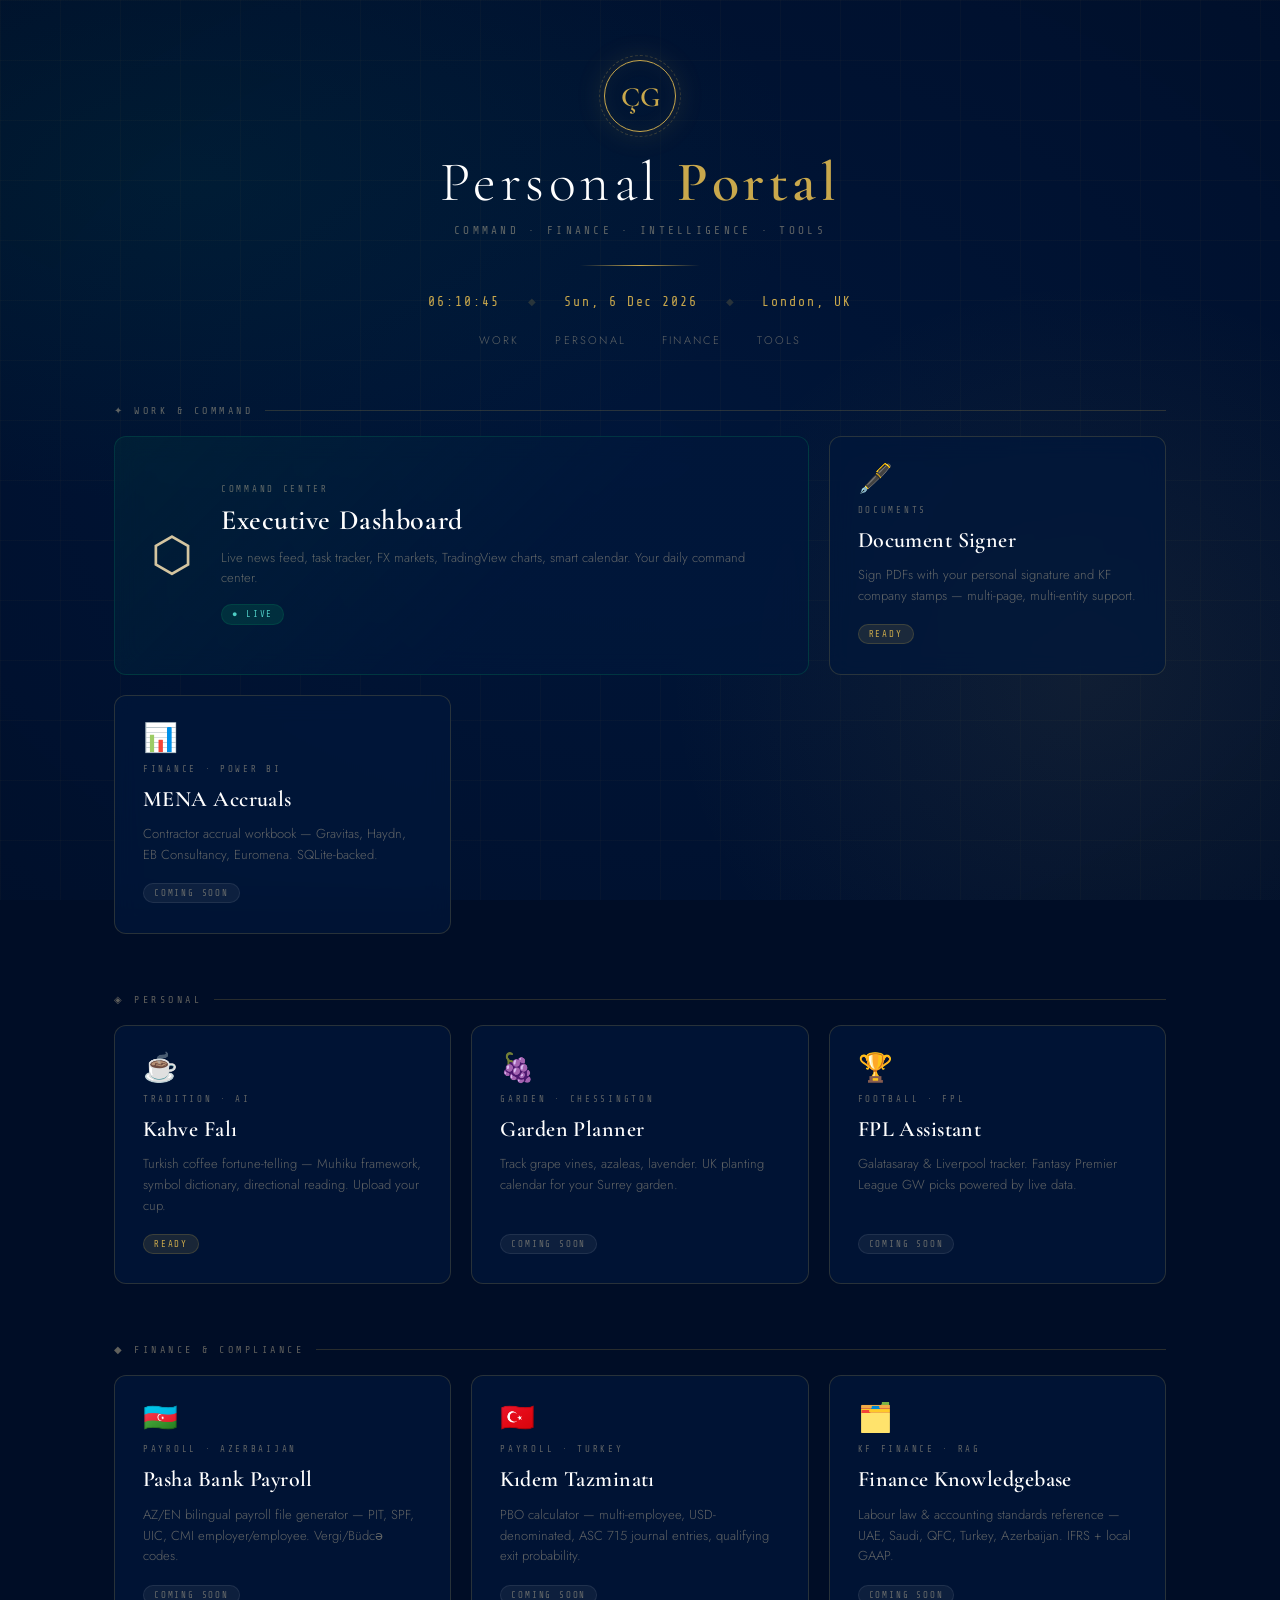
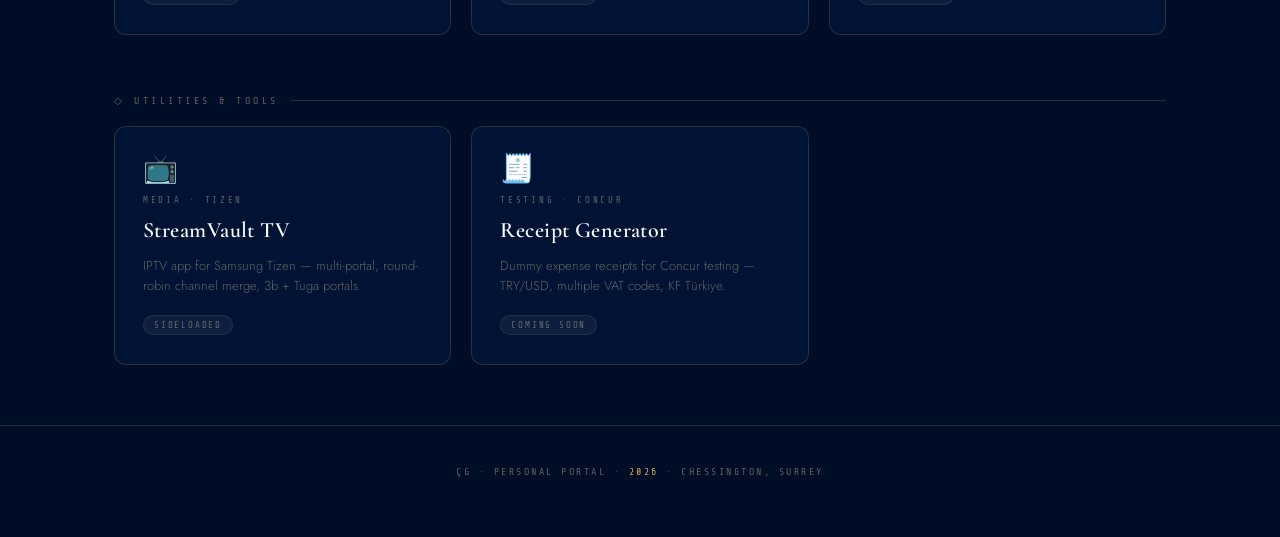
==== index.html @ 61092ed0 "Add files via upload" ====
<!DOCTYPE html>
<html lang="en">
<head>
<meta charset="UTF-8"/>
<meta name="viewport" content="width=device-width, initial-scale=1.0"/>
<title>ÇG · Portal</title>
<link rel="preconnect" href="https://fonts.googleapis.com"/>
<link href="https://fonts.googleapis.com/css2?family=Cormorant+Garamond:wght@300;400;600&family=Jost:wght@200;300;400;500&family=Share+Tech+Mono&display=swap" rel="stylesheet"/>
<style>
  :root {
    --navy:   #00173B;
    --navy2:  #001230;
    --navy3:  #000d26;
    --gold:   #C9A84C;
    --gold2:  #e8c86a;
    --green:  #00634F;
    --dim:    rgba(201,168,76,0.12);
    --text:   #d4c5a0;
    --muted:  rgba(212,197,160,0.45);
    --card:   rgba(0,23,59,0.7);
    --border: rgba(201,168,76,0.2);
  }

  *, *::before, *::after { box-sizing: border-box; margin: 0; padding: 0; }

  html { scroll-behavior: smooth; }

  body {
    font-family: 'Jost', sans-serif;
    background: var(--navy3);
    color: var(--text);
    min-height: 100vh;
    overflow-x: hidden;
  }

  /* ── Background ── */
  body::before {
    content: '';
    position: fixed; inset: 0; z-index: 0;
    background:
      radial-gradient(ellipse 80% 60% at 15% 20%, rgba(0,99,79,0.13) 0%, transparent 60%),
      radial-gradient(ellipse 60% 80% at 85% 75%, rgba(201,168,76,0.08) 0%, transparent 55%),
      radial-gradient(ellipse 100% 100% at 50% 50%, rgba(0,23,59,0.95) 0%, var(--navy3) 100%);
    pointer-events: none;
  }

  /* grid lines */
  body::after {
    content: '';
    position: fixed; inset: 0; z-index: 0;
    background-image:
      linear-gradient(rgba(201,168,76,0.03) 1px, transparent 1px),
      linear-gradient(90deg, rgba(201,168,76,0.03) 1px, transparent 1px);
    background-size: 60px 60px;
    pointer-events: none;
  }

  .wrap { position: relative; z-index: 1; }

  /* ── Header ── */
  header {
    padding: 60px 40px 0;
    text-align: center;
    animation: fadeDown 0.9s ease both;
  }

  .monogram {
    display: inline-block;
    width: 72px; height: 72px;
    border: 1.5px solid var(--gold);
    border-radius: 50%;
    line-height: 72px;
    font-family: 'Cormorant Garamond', serif;
    font-size: 28px;
    font-weight: 600;
    color: var(--gold);
    margin-bottom: 20px;
    position: relative;
    animation: rotateBorder 20s linear infinite;
    box-shadow: 0 0 30px rgba(201,168,76,0.15), inset 0 0 20px rgba(201,168,76,0.05);
  }

  .monogram::before {
    content: '';
    position: absolute;
    inset: -6px;
    border-radius: 50%;
    border: 1px dashed rgba(201,168,76,0.25);
    animation: rotateBorder 30s linear infinite reverse;
  }

  @keyframes rotateBorder {
    from { transform: rotate(0deg); }
    to   { transform: rotate(360deg); }
  }

  .monogram span { display: inline-block; animation: rotateBorder 20s linear infinite reverse; }

  header h1 {
    font-family: 'Cormorant Garamond', serif;
    font-size: clamp(32px, 6vw, 56px);
    font-weight: 300;
    color: #fff;
    letter-spacing: 0.08em;
    line-height: 1.1;
  }

  header h1 em {
    font-style: normal;
    color: var(--gold);
    font-weight: 600;
  }

  .subtitle {
    font-family: 'Share Tech Mono', monospace;
    font-size: 11px;
    letter-spacing: 0.3em;
    color: var(--muted);
    text-transform: uppercase;
    margin-top: 10px;
  }

  .divider {
    width: 120px; height: 1px;
    background: linear-gradient(90deg, transparent, var(--gold), transparent);
    margin: 28px auto;
  }

  /* ── Clock ── */
  .clock-bar {
    display: flex;
    justify-content: center;
    align-items: center;
    gap: 28px;
    margin-bottom: 16px;
    animation: fadeDown 1s 0.2s ease both;
  }

  .clock {
    font-family: 'Share Tech Mono', monospace;
    font-size: 13px;
    color: var(--gold);
    letter-spacing: 0.15em;
  }

  .clock-sep { color: var(--border); font-size: 10px; }

  /* ── Search / Nav ── */
  nav {
    display: flex;
    justify-content: center;
    gap: 6px;
    flex-wrap: wrap;
    padding: 0 20px;
    margin-bottom: 50px;
    animation: fadeDown 1s 0.3s ease both;
  }

  nav a {
    font-family: 'Jost', sans-serif;
    font-size: 11px;
    font-weight: 300;
    letter-spacing: 0.2em;
    text-transform: uppercase;
    color: var(--muted);
    text-decoration: none;
    padding: 6px 14px;
    border: 1px solid transparent;
    border-radius: 20px;
    transition: all 0.25s;
  }

  nav a:hover {
    color: var(--gold);
    border-color: var(--border);
    background: var(--dim);
  }

  /* ── Section ── */
  section {
    max-width: 1100px;
    margin: 0 auto 60px;
    padding: 0 24px;
  }

  .section-label {
    font-family: 'Share Tech Mono', monospace;
    font-size: 10px;
    letter-spacing: 0.35em;
    text-transform: uppercase;
    color: var(--muted);
    margin-bottom: 20px;
    display: flex;
    align-items: center;
    gap: 12px;
  }

  .section-label::after {
    content: '';
    flex: 1;
    height: 1px;
    background: var(--border);
  }

  /* ── Cards Grid ── */
  .grid {
    display: grid;
    grid-template-columns: repeat(auto-fill, minmax(300px, 1fr));
    gap: 20px;
  }

  .card {
    background: var(--card);
    border: 1px solid var(--border);
    border-radius: 12px;
    padding: 28px;
    text-decoration: none;
    color: inherit;
    position: relative;
    overflow: hidden;
    backdrop-filter: blur(12px);
    transition: all 0.3s ease;
    display: flex;
    flex-direction: column;
    gap: 12px;
    animation: fadeUp 0.7s ease both;
  }

  .card:nth-child(1) { animation-delay: 0.1s; }
  .card:nth-child(2) { animation-delay: 0.2s; }
  .card:nth-child(3) { animation-delay: 0.3s; }
  .card:nth-child(4) { animation-delay: 0.4s; }
  .card:nth-child(5) { animation-delay: 0.5s; }
  .card:nth-child(6) { animation-delay: 0.6s; }

  .card::before {
    content: '';
    position: absolute;
    inset: 0;
    background: linear-gradient(135deg, rgba(201,168,76,0.05) 0%, transparent 50%);
    opacity: 0;
    transition: opacity 0.3s;
  }

  .card:hover {
    border-color: var(--gold);
    transform: translateY(-4px);
    box-shadow: 0 20px 60px rgba(0,0,0,0.4), 0 0 30px rgba(201,168,76,0.08);
  }

  .card:hover::before { opacity: 1; }

  /* accent line at top of card */
  .card::after {
    content: '';
    position: absolute;
    top: 0; left: 0; right: 0;
    height: 2px;
    background: linear-gradient(90deg, transparent, var(--gold), transparent);
    opacity: 0;
    transition: opacity 0.3s;
  }

  .card:hover::after { opacity: 1; }

  .card-icon {
    font-size: 28px;
    line-height: 1;
  }

  .card-tag {
    font-family: 'Share Tech Mono', monospace;
    font-size: 9px;
    letter-spacing: 0.3em;
    text-transform: uppercase;
    color: var(--muted);
  }

  .card-title {
    font-family: 'Cormorant Garamond', serif;
    font-size: 22px;
    font-weight: 600;
    color: #fff;
    letter-spacing: 0.02em;
    line-height: 1.2;
  }

  .card-desc {
    font-size: 13px;
    font-weight: 300;
    color: var(--muted);
    line-height: 1.6;
    flex: 1;
  }

  .card-footer {
    display: flex;
    align-items: center;
    justify-content: space-between;
    margin-top: 4px;
  }

  .card-badge {
    font-family: 'Share Tech Mono', monospace;
    font-size: 9px;
    letter-spacing: 0.2em;
    padding: 4px 10px;
    border-radius: 20px;
    text-transform: uppercase;
  }

  .badge-live   { background: rgba(0,99,79,0.3);  color: #4ecdc4; border: 1px solid rgba(0,99,79,0.4); }
  .badge-ready  { background: rgba(201,168,76,0.12); color: var(--gold); border: 1px solid var(--border); }
  .badge-soon   { background: rgba(255,255,255,0.05); color: var(--muted); border: 1px solid rgba(255,255,255,0.08); }

  .card-arrow {
    font-size: 16px;
    color: var(--gold);
    opacity: 0;
    transform: translateX(-6px);
    transition: all 0.3s;
  }

  .card:hover .card-arrow { opacity: 1; transform: translateX(0); }

  /* Featured card — spans 2 cols */
  .card.featured {
    grid-column: span 2;
    flex-direction: row;
    align-items: center;
    gap: 28px;
    padding: 32px 36px;
    background: linear-gradient(135deg, rgba(0,99,79,0.15) 0%, var(--card) 60%);
    border-color: rgba(0,99,79,0.4);
  }

  .card.featured:hover { border-color: var(--gold); }

  .card.featured .card-content { flex: 1; display: flex; flex-direction: column; gap: 10px; }

  .card.featured .card-icon { font-size: 48px; }

  .card.featured .card-title { font-size: 28px; }

  /* disabled card */
  .card.disabled {
    opacity: 0.45;
    cursor: default;
    pointer-events: none;
  }

  /* ── Footer ── */
  footer {
    text-align: center;
    padding: 40px 20px 60px;
    border-top: 1px solid var(--border);
    animation: fadeUp 1s 0.8s ease both;
  }

  footer p {
    font-family: 'Share Tech Mono', monospace;
    font-size: 10px;
    letter-spacing: 0.25em;
    color: var(--muted);
    text-transform: uppercase;
  }

  footer p span { color: var(--gold); }

  /* ── Animations ── */
  @keyframes fadeDown {
    from { opacity: 0; transform: translateY(-20px); }
    to   { opacity: 1; transform: translateY(0); }
  }

  @keyframes fadeUp {
    from { opacity: 0; transform: translateY(24px); }
    to   { opacity: 1; transform: translateY(0); }
  }

  /* ── Responsive ── */
  @media (max-width: 720px) {
    header { padding: 40px 20px 0; }
    .card.featured { grid-column: span 1; flex-direction: column; }
    nav a { font-size: 10px; padding: 5px 10px; }
  }

  @media (max-width: 480px) {
    .grid { grid-template-columns: 1fr; }
  }
</style>
</head>
<body>
<div class="wrap">

  <!-- Header -->
  <header>
    <div class="monogram"><span>ÇG</span></div>
    <h1>Personal <em>Portal</em></h1>
    <p class="subtitle">Command · Finance · Intelligence · Tools</p>
    <div class="divider"></div>
    <div class="clock-bar">
      <span class="clock" id="clk">--:--:--</span>
      <span class="clock-sep">◆</span>
      <span class="clock" id="cdt">--- -- ----</span>
      <span class="clock-sep">◆</span>
      <span class="clock" id="cloc">London, UK</span>
    </div>
    <nav>
      <a href="#work">Work</a>
      <a href="#personal">Personal</a>
      <a href="#finance">Finance</a>
      <a href="#tools">Tools</a>
    </nav>
  </header>

  <!-- WORK -->
  <section id="work">
    <div class="section-label">✦ Work &amp; Command</div>
    <div class="grid">

      <a class="card featured" href="caglar-dashboard.html">
        <div class="card-icon">⬡</div>
        <div class="card-content">
          <div class="card-tag">Command Center</div>
          <div class="card-title">Executive Dashboard</div>
          <div class="card-desc">Live news feed, task tracker, FX markets, TradingView charts, smart calendar. Your daily command center.</div>
          <div class="card-footer">
            <span class="card-badge badge-live">● Live</span>
            <span class="card-arrow">→</span>
          </div>
        </div>
      </a>

      <a class="card" href="document-signer.html">
        <div class="card-icon">🖋️</div>
        <div class="card-tag">Documents</div>
        <div class="card-title">Document Signer</div>
        <div class="card-desc">Sign PDFs with your personal signature and KF company stamps — multi-page, multi-entity support.</div>
        <div class="card-footer">
          <span class="card-badge badge-ready">Ready</span>
          <span class="card-arrow">→</span>
        </div>
      </a>

      <a class="card disabled" href="#">
        <div class="card-icon">📊</div>
        <div class="card-tag">Finance · Power BI</div>
        <div class="card-title">MENA Accruals</div>
        <div class="card-desc">Contractor accrual workbook — Gravitas, Haydn, EB Consultancy, Euromena. SQLite-backed.</div>
        <div class="card-footer">
          <span class="card-badge badge-soon">Coming soon</span>
          <span class="card-arrow">→</span>
        </div>
      </a>

    </div>
  </section>

  <!-- PERSONAL -->
  <section id="personal">
    <div class="section-label">◈ Personal</div>
    <div class="grid">

      <a class="card" href="kahve-fali.html">
        <div class="card-icon">☕</div>
        <div class="card-tag">Tradition · AI</div>
        <div class="card-title">Kahve Falı</div>
        <div class="card-desc">Turkish coffee fortune-telling — Muhiku framework, symbol dictionary, directional reading. Upload your cup.</div>
        <div class="card-footer">
          <span class="card-badge badge-ready">Ready</span>
          <span class="card-arrow">→</span>
        </div>
      </a>

      <a class="card disabled" href="#">
        <div class="card-icon">🍇</div>
        <div class="card-tag">Garden · Chessington</div>
        <div class="card-title">Garden Planner</div>
        <div class="card-desc">Track grape vines, azaleas, lavender. UK planting calendar for your Surrey garden.</div>
        <div class="card-footer">
          <span class="card-badge badge-soon">Coming soon</span>
          <span class="card-arrow">→</span>
        </div>
      </a>

      <a class="card disabled" href="#">
        <div class="card-icon">🏆</div>
        <div class="card-tag">Football · FPL</div>
        <div class="card-title">FPL Assistant</div>
        <div class="card-desc">Galatasaray & Liverpool tracker. Fantasy Premier League GW picks powered by live data.</div>
        <div class="card-footer">
          <span class="card-badge badge-soon">Coming soon</span>
          <span class="card-arrow">→</span>
        </div>
      </a>

    </div>
  </section>

  <!-- FINANCE -->
  <section id="finance">
    <div class="section-label">◆ Finance &amp; Compliance</div>
    <div class="grid">

      <a class="card disabled" href="#">
        <div class="card-icon">🇦🇿</div>
        <div class="card-tag">Payroll · Azerbaijan</div>
        <div class="card-title">Pasha Bank Payroll</div>
        <div class="card-desc">AZ/EN bilingual payroll file generator — PIT, SPF, UIC, CMI employer/employee. Vergi/Büdcə codes.</div>
        <div class="card-footer">
          <span class="card-badge badge-soon">Coming soon</span>
          <span class="card-arrow">→</span>
        </div>
      </a>

      <a class="card disabled" href="#">
        <div class="card-icon">🇹🇷</div>
        <div class="card-tag">Payroll · Turkey</div>
        <div class="card-title">Kıdem Tazminatı</div>
        <div class="card-desc">PBO calculator — multi-employee, USD-denominated, ASC 715 journal entries, qualifying exit probability.</div>
        <div class="card-footer">
          <span class="card-badge badge-soon">Coming soon</span>
          <span class="card-arrow">→</span>
        </div>
      </a>

      <a class="card disabled" href="#">
        <div class="card-icon">🗂️</div>
        <div class="card-tag">KF Finance · RAG</div>
        <div class="card-title">Finance Knowledgebase</div>
        <div class="card-desc">Labour law & accounting standards reference — UAE, Saudi, QFC, Turkey, Azerbaijan. IFRS + local GAAP.</div>
        <div class="card-footer">
          <span class="card-badge badge-soon">Coming soon</span>
          <span class="card-arrow">→</span>
        </div>
      </a>

    </div>
  </section>

  <!-- TOOLS -->
  <section id="tools">
    <div class="section-label">◇ Utilities &amp; Tools</div>
    <div class="grid">

      <a class="card disabled" href="#">
        <div class="card-icon">📺</div>
        <div class="card-tag">Media · Tizen</div>
        <div class="card-title">StreamVault TV</div>
        <div class="card-desc">IPTV app for Samsung Tizen — multi-portal, round-robin channel merge, 3b + Tuga portals.</div>
        <div class="card-footer">
          <span class="card-badge badge-soon">Sideloaded</span>
          <span class="card-arrow">→</span>
        </div>
      </a>

      <a class="card disabled" href="#">
        <div class="card-icon">🧾</div>
        <div class="card-tag">Testing · Concur</div>
        <div class="card-title">Receipt Generator</div>
        <div class="card-desc">Dummy expense receipts for Concur testing — TRY/USD, multiple VAT codes, KF Türkiye.</div>
        <div class="card-footer">
          <span class="card-badge badge-soon">Coming soon</span>
          <span class="card-arrow">→</span>
        </div>
      </a>

    </div>
  </section>

  <!-- Footer -->
  <footer>
    <p>ÇG · Personal Portal · <span id="yr">2026</span> · Chessington, Surrey</p>
  </footer>

</div>

<script>
  // Clock
  function tick() {
    var n = new Date();
    document.getElementById('clk').textContent =
      n.toLocaleTimeString('en-GB', {hour:'2-digit', minute:'2-digit', second:'2-digit', hour12:false});
    document.getElementById('cdt').textContent =
      n.toLocaleDateString('en-GB', {weekday:'short', day:'numeric', month:'short', year:'numeric'});
    document.getElementById('yr').textContent = n.getFullYear();
  }
  tick();
  setInterval(tick, 1000);
</script>
</body>
</html>
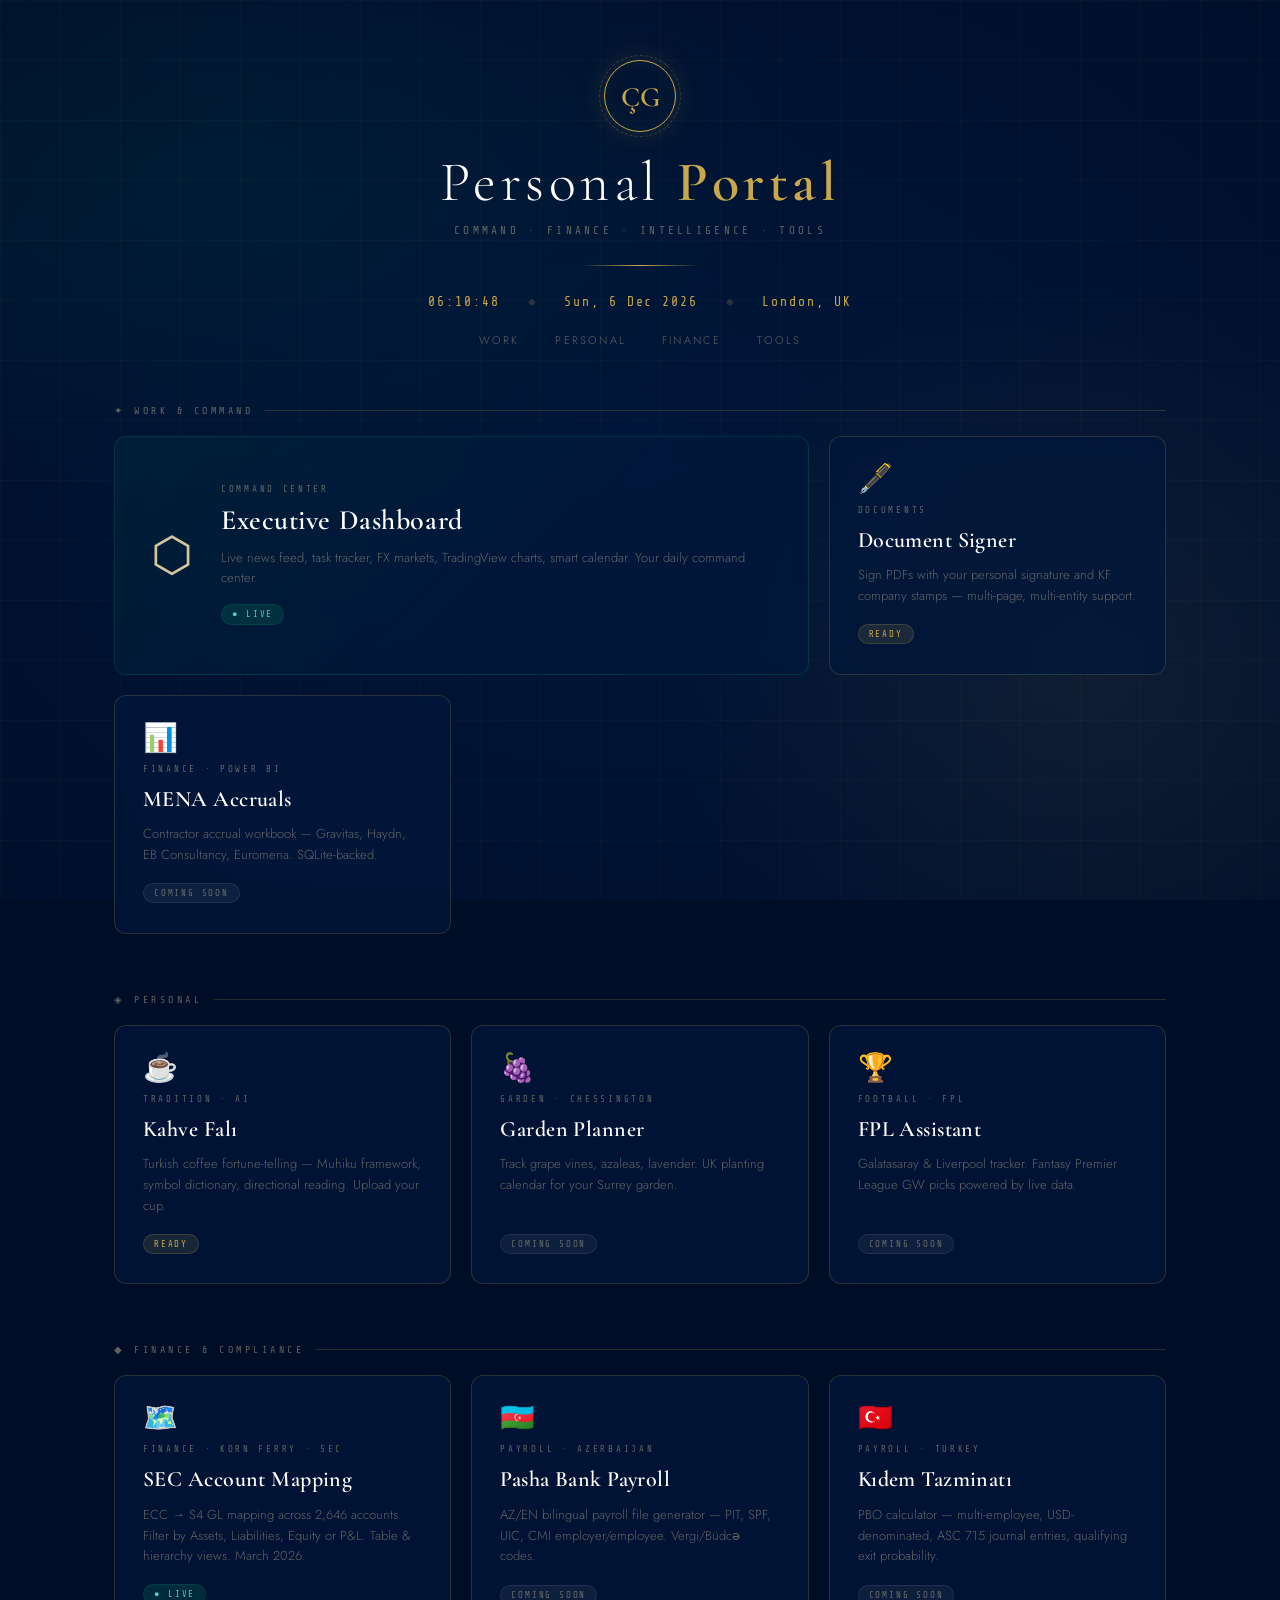
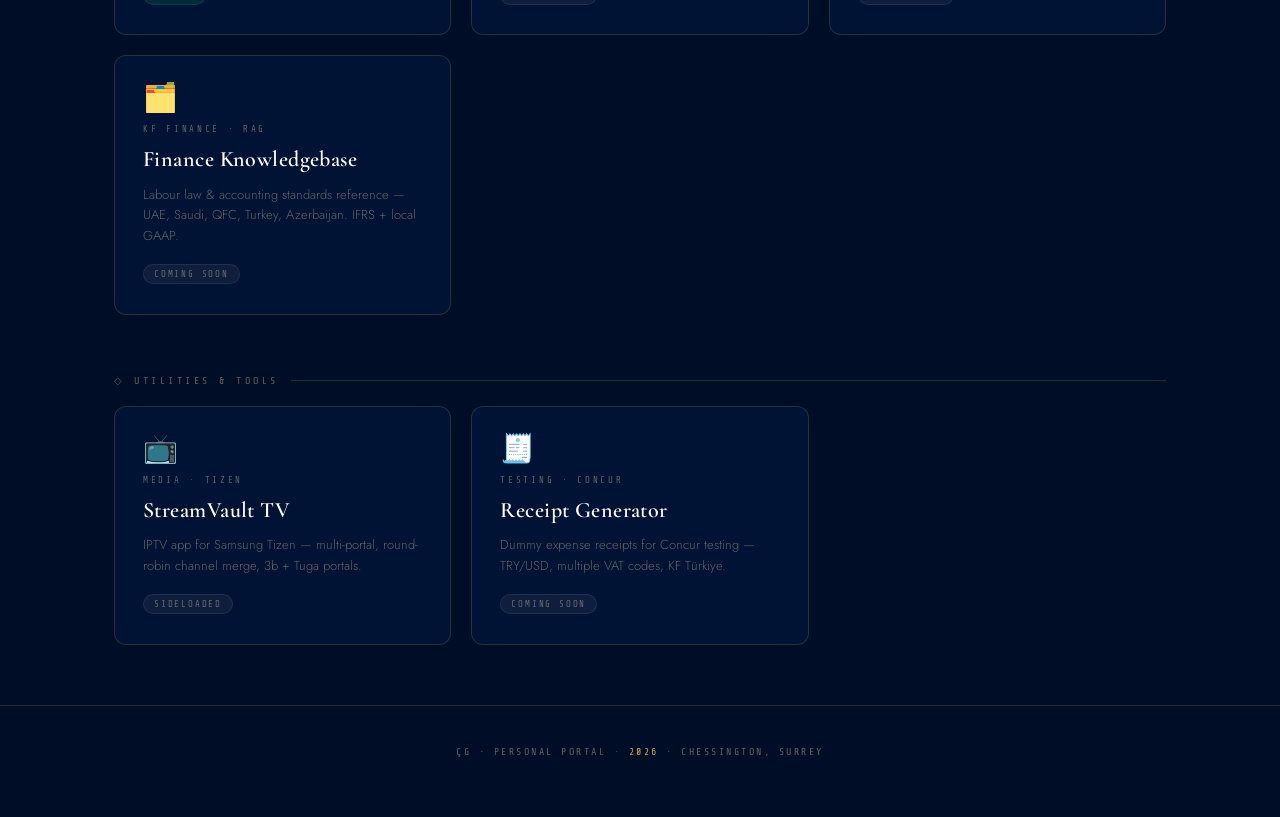
==== commit d0cdbdfb: "Add SEC Account Mapping card to Finance section in index Live card linking to COA_S4_ECC_Mapping_v3." ====
--- a/index.html
+++ b/index.html
@@ -503,6 +503,17 @@
     <div class="section-label">◆ Finance &amp; Compliance</div>
     <div class="grid">
 
+      <a class="card" href="COA_S4_ECC_Mapping_v3.html">
+        <div class="card-icon">🗺️</div>
+        <div class="card-tag">Finance · Korn Ferry · SEC</div>
+        <div class="card-title">SEC Account Mapping</div>
+        <div class="card-desc">ECC → S4 GL mapping across 2,646 accounts. Filter by Assets, Liabilities, Equity or P&amp;L. Table &amp; hierarchy views. March 2026.</div>
+        <div class="card-footer">
+          <span class="card-badge badge-live">● Live</span>
+          <span class="card-arrow">→</span>
+        </div>
+      </a>
+
       <a class="card disabled" href="#">
         <div class="card-icon">🇦🇿</div>
         <div class="card-tag">Payroll · Azerbaijan</div>
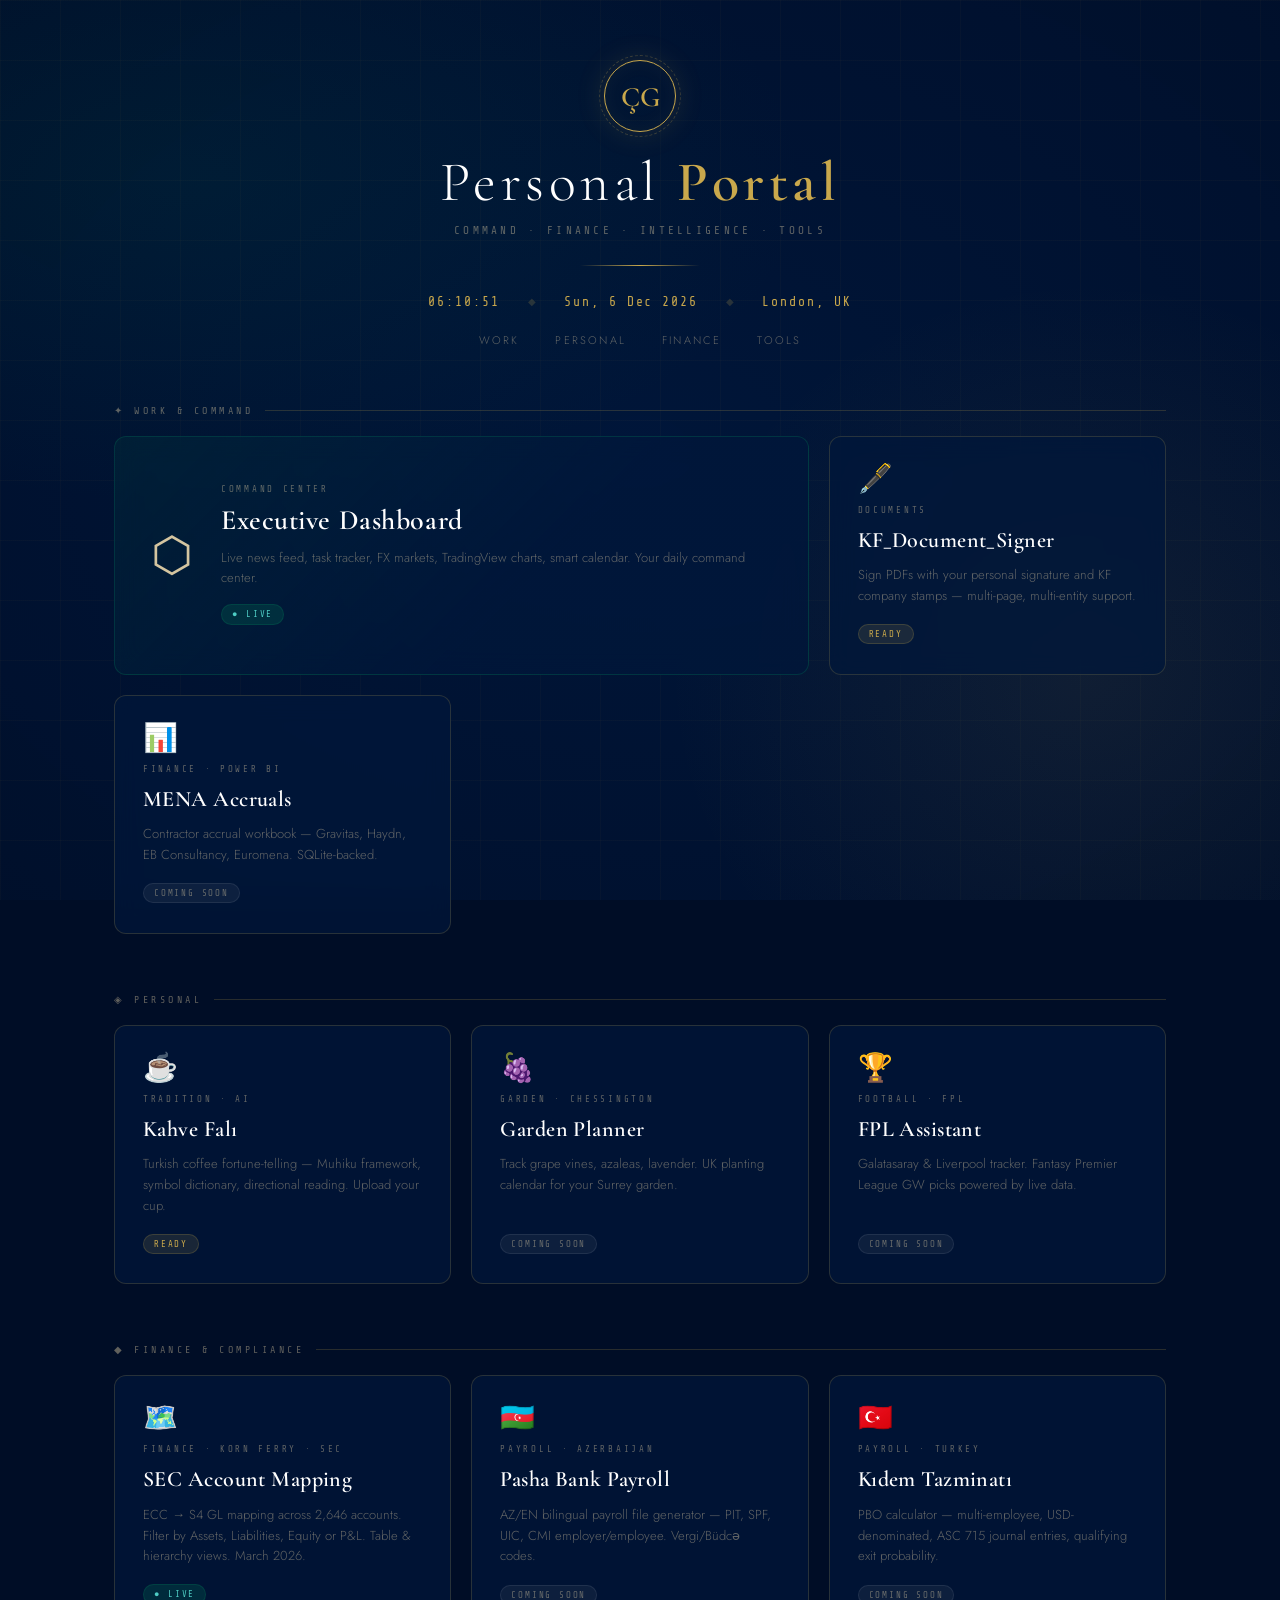
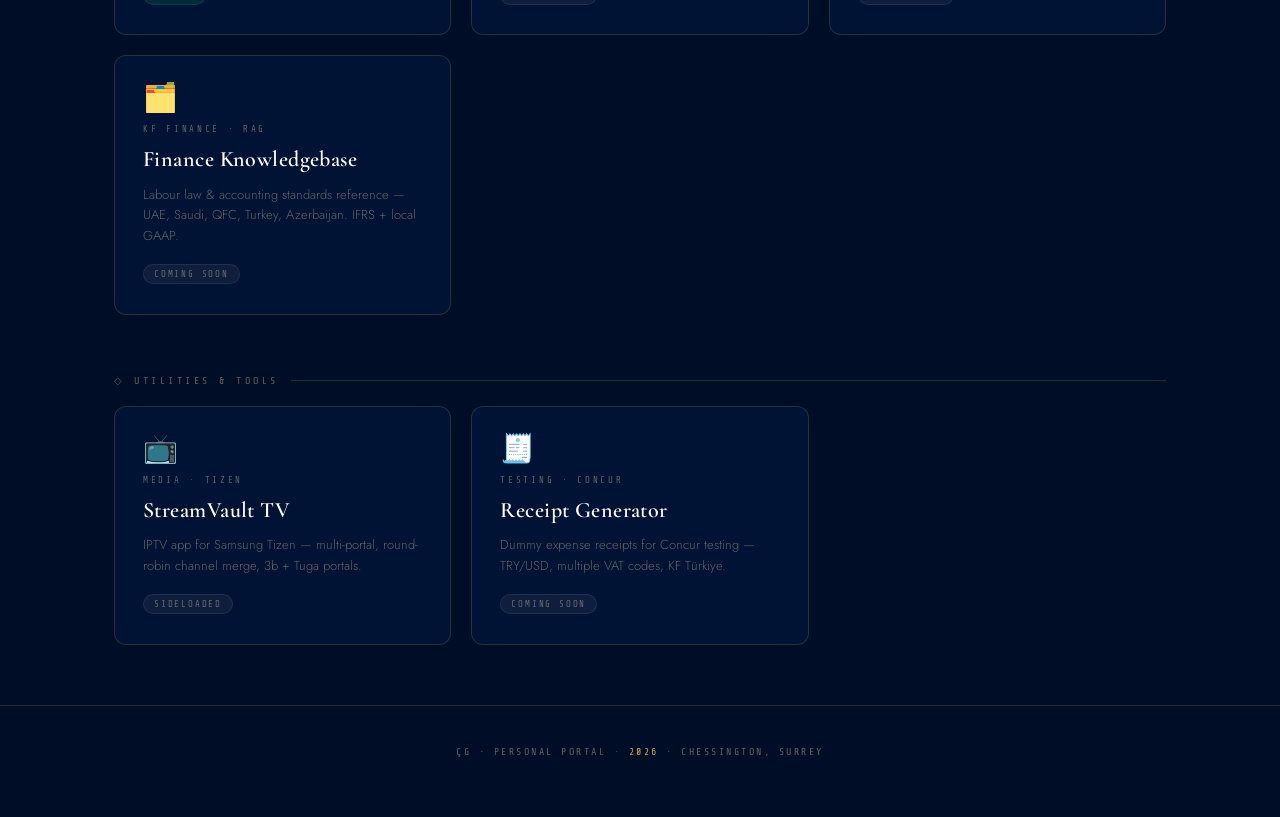
==== commit 955ca5aa: "Update link and title for Document Signer card" ====
--- a/index.html
+++ b/index.html
@@ -432,10 +432,10 @@
         </div>
       </a>
 
-      <a class="card" href="document-signer.html">
+      <a class="card" href="KF_Document_Signer.html">
         <div class="card-icon">🖋️</div>
         <div class="card-tag">Documents</div>
-        <div class="card-title">Document Signer</div>
+        <div class="card-title">KF_Document_Signer</div>
         <div class="card-desc">Sign PDFs with your personal signature and KF company stamps — multi-page, multi-entity support.</div>
         <div class="card-footer">
           <span class="card-badge badge-ready">Ready</span>
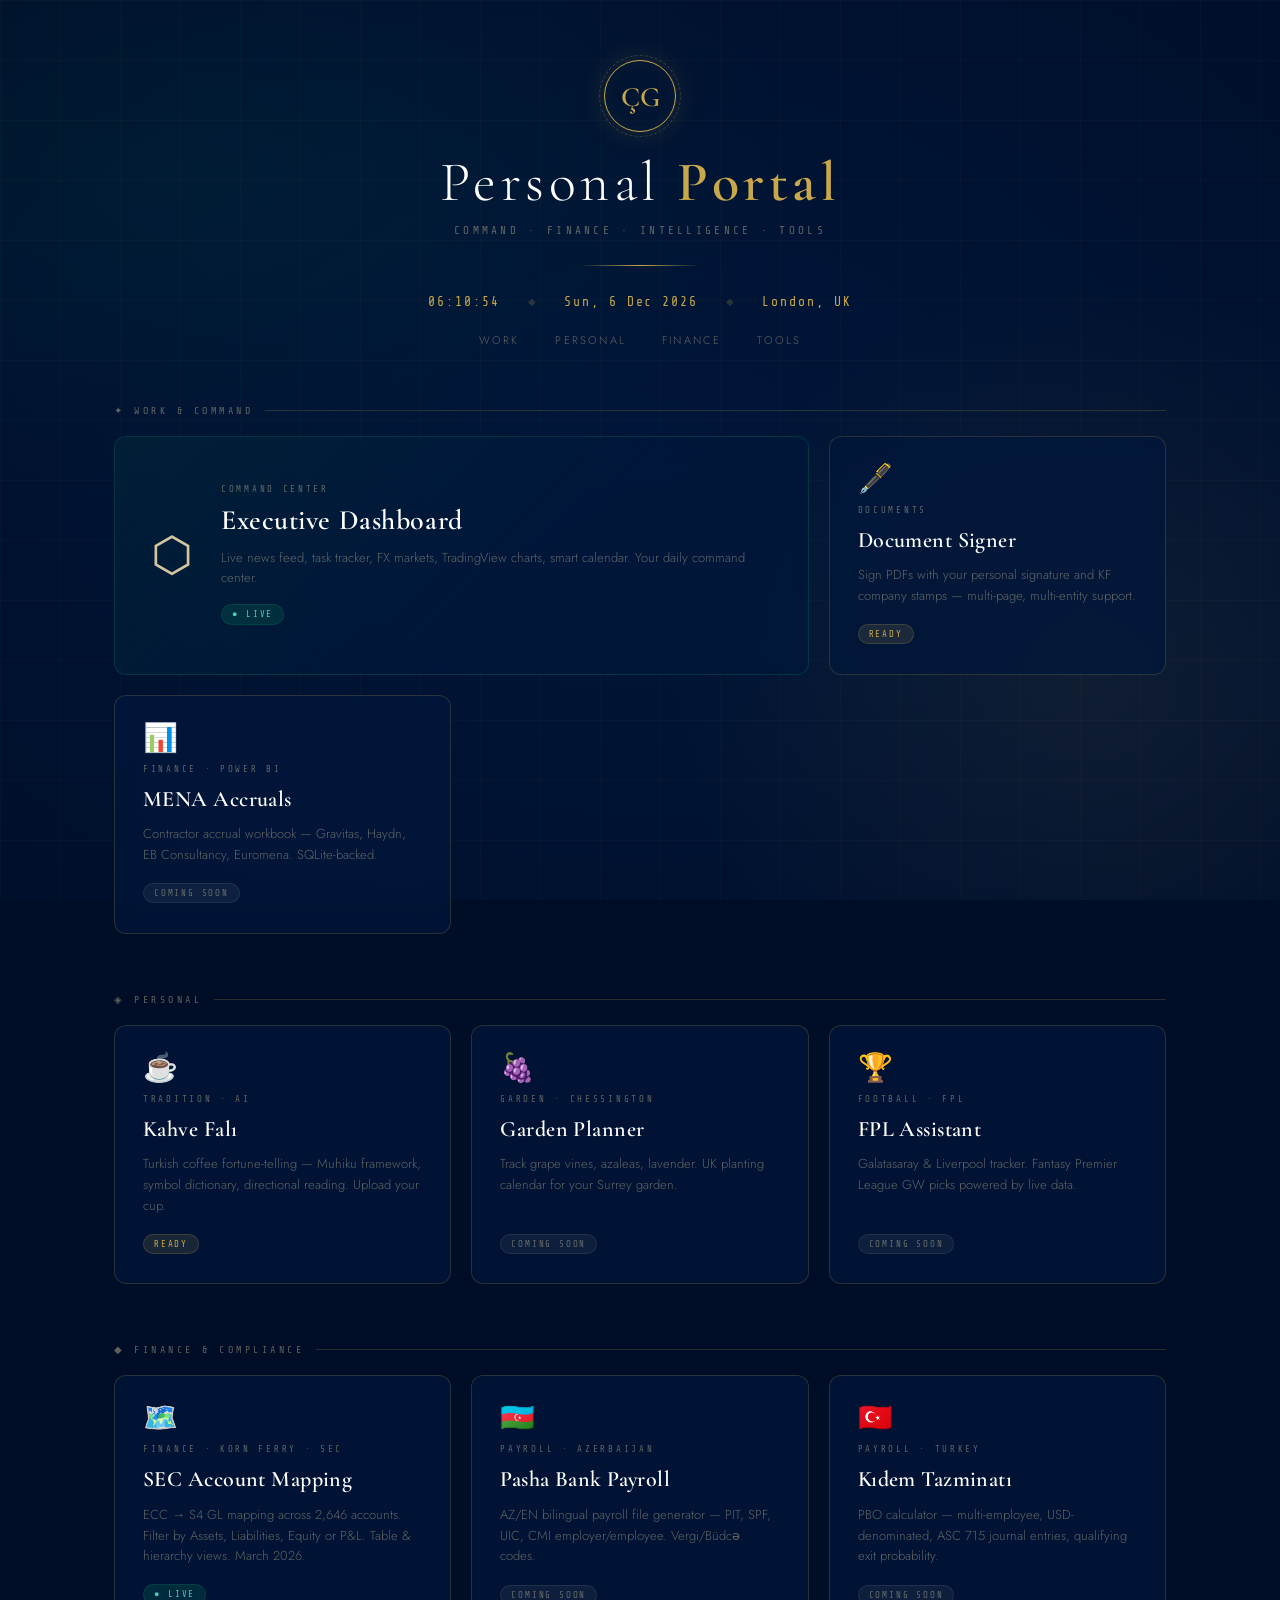
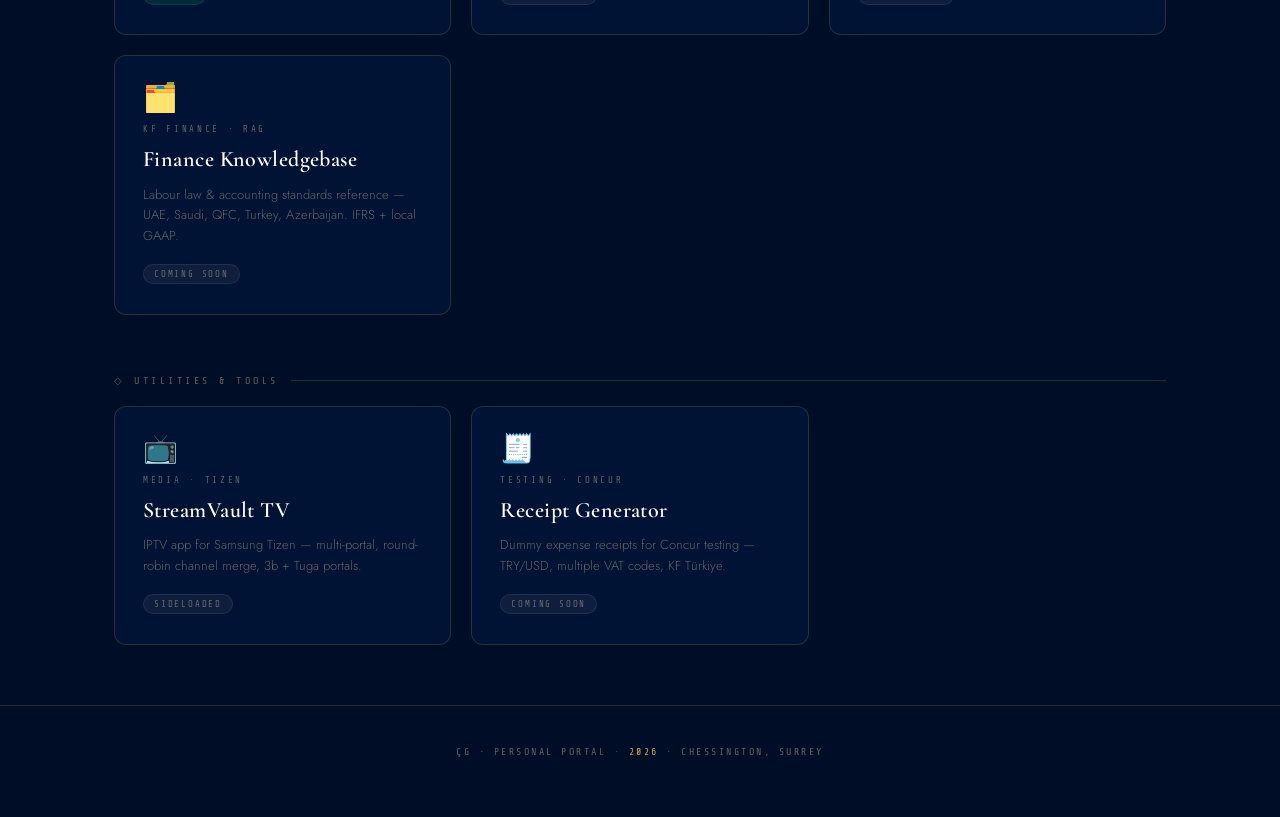
==== commit 858f8164: "Update KF_Document_Signer.html to v6 and fix index.html link - KF_Document_Signer.html was still the" ====
--- a/index.html
+++ b/index.html
@@ -435,7 +435,7 @@
       <a class="card" href="KF_Document_Signer.html">
         <div class="card-icon">🖋️</div>
         <div class="card-tag">Documents</div>
-        <div class="card-title">KF_Document_Signer</div>
+        <div class="card-title">Document Signer</div>
         <div class="card-desc">Sign PDFs with your personal signature and KF company stamps — multi-page, multi-entity support.</div>
         <div class="card-footer">
           <span class="card-badge badge-ready">Ready</span>
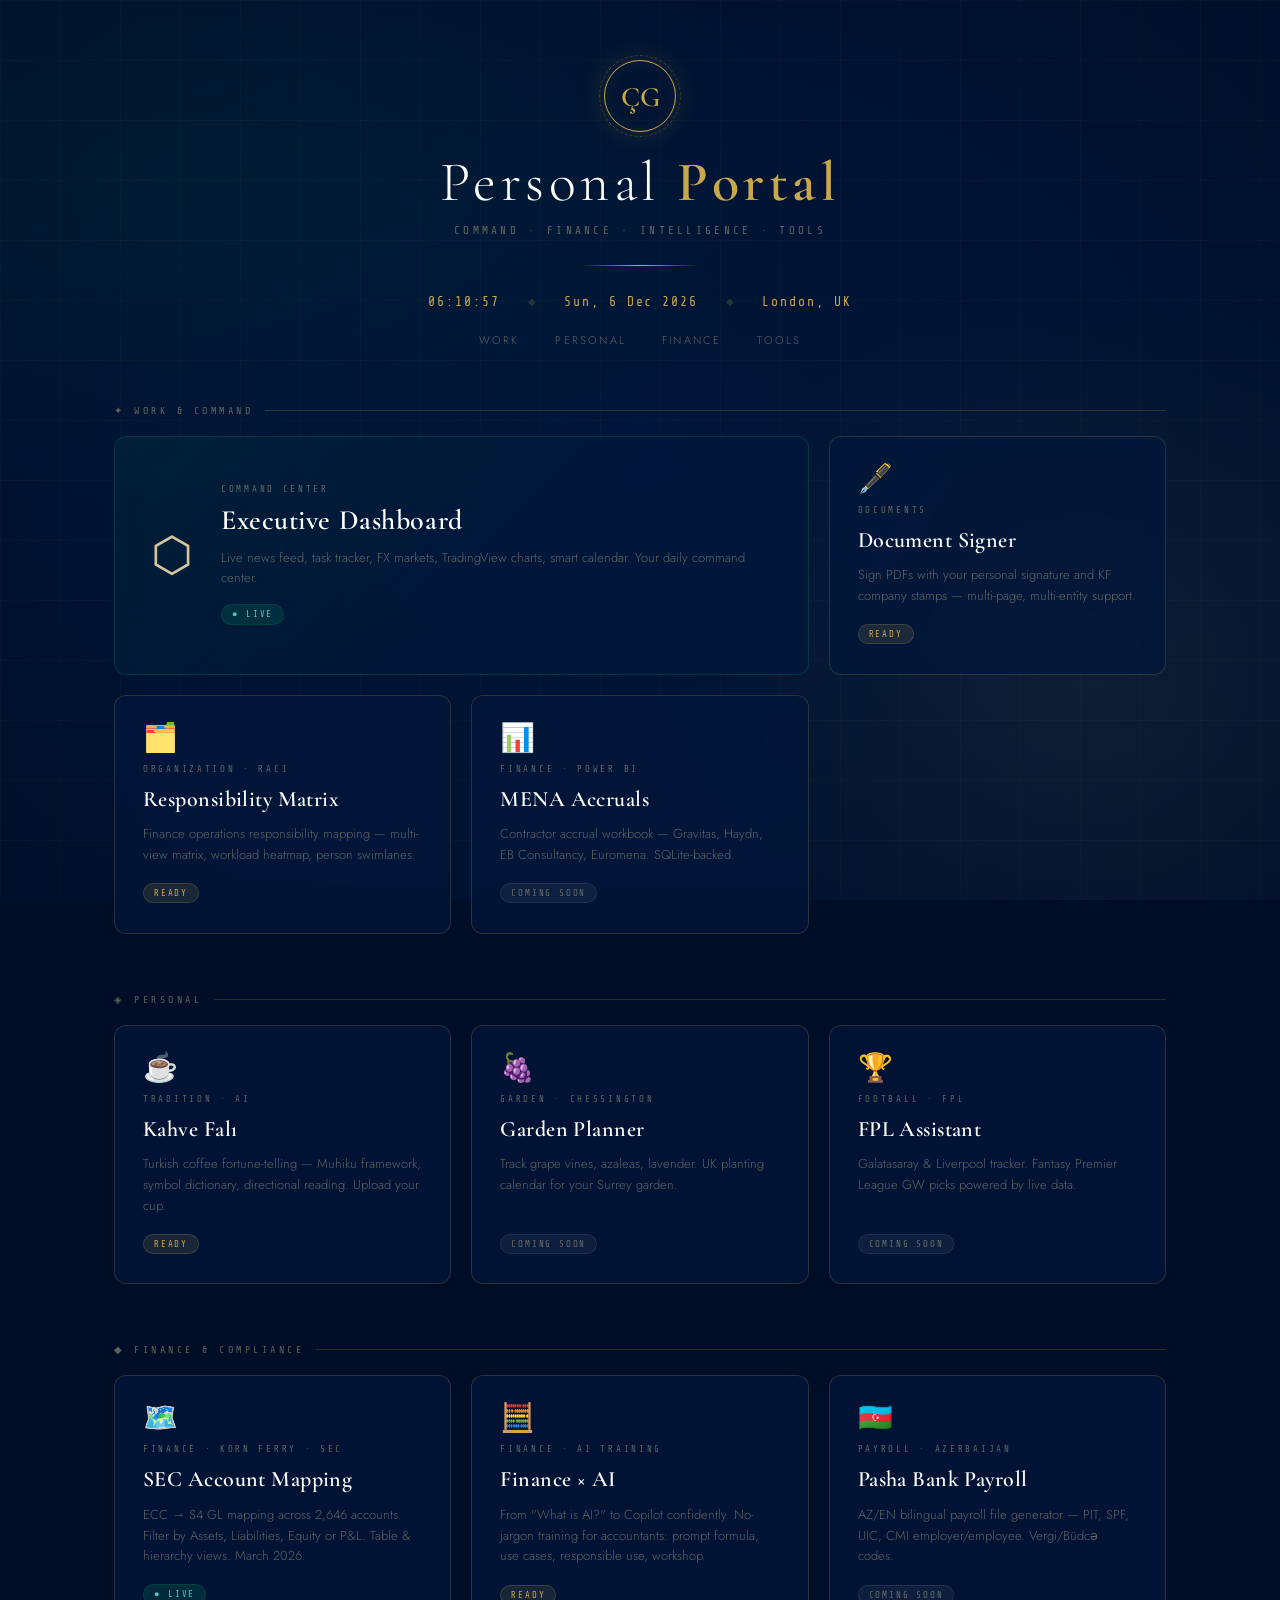
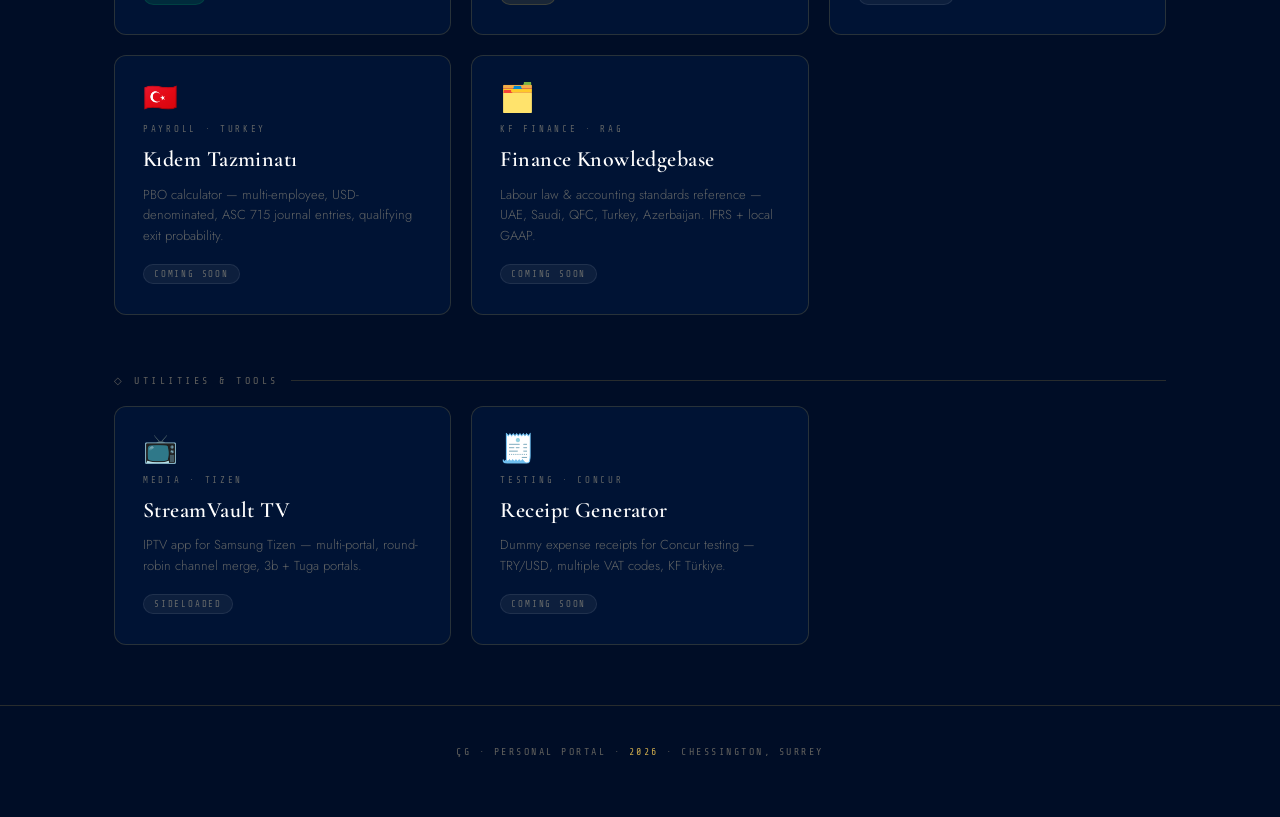
==== commit 3703b8fe: "Add links to Finance AI Training and Responsibility Matrix pages" ====
--- a/index.html
+++ b/index.html
@@ -443,6 +443,17 @@
         </div>
       </a>
 
+      <a class="card" href="responsibility-matrix.html">
+        <div class="card-icon">🗂️</div>
+        <div class="card-tag">Organization · RACI</div>
+        <div class="card-title">Responsibility Matrix</div>
+        <div class="card-desc">Finance operations responsibility mapping — multi-view matrix, workload heatmap, person swimlanes.</div>
+        <div class="card-footer">
+          <span class="card-badge badge-ready">Ready</span>
+          <span class="card-arrow">→</span>
+        </div>
+      </a>
+
       <a class="card disabled" href="#">
         <div class="card-icon">📊</div>
         <div class="card-tag">Finance · Power BI</div>
@@ -510,6 +521,17 @@
         <div class="card-desc">ECC → S4 GL mapping across 2,646 accounts. Filter by Assets, Liabilities, Equity or P&amp;L. Table &amp; hierarchy views. March 2026.</div>
         <div class="card-footer">
           <span class="card-badge badge-live">● Live</span>
+          <span class="card-arrow">→</span>
+        </div>
+      </a>
+
+      <a class="card" href="FinanceAITraining.html">
+        <div class="card-icon">🧮</div>
+        <div class="card-tag">Finance · AI Training</div>
+        <div class="card-title">Finance × AI</div>
+        <div class="card-desc">From "What is AI?" to Copilot confidently. No-jargon training for accountants: prompt formula, use cases, responsible use, workshop.</div>
+        <div class="card-footer">
+          <span class="card-badge badge-ready">Ready</span>
           <span class="card-arrow">→</span>
         </div>
       </a>
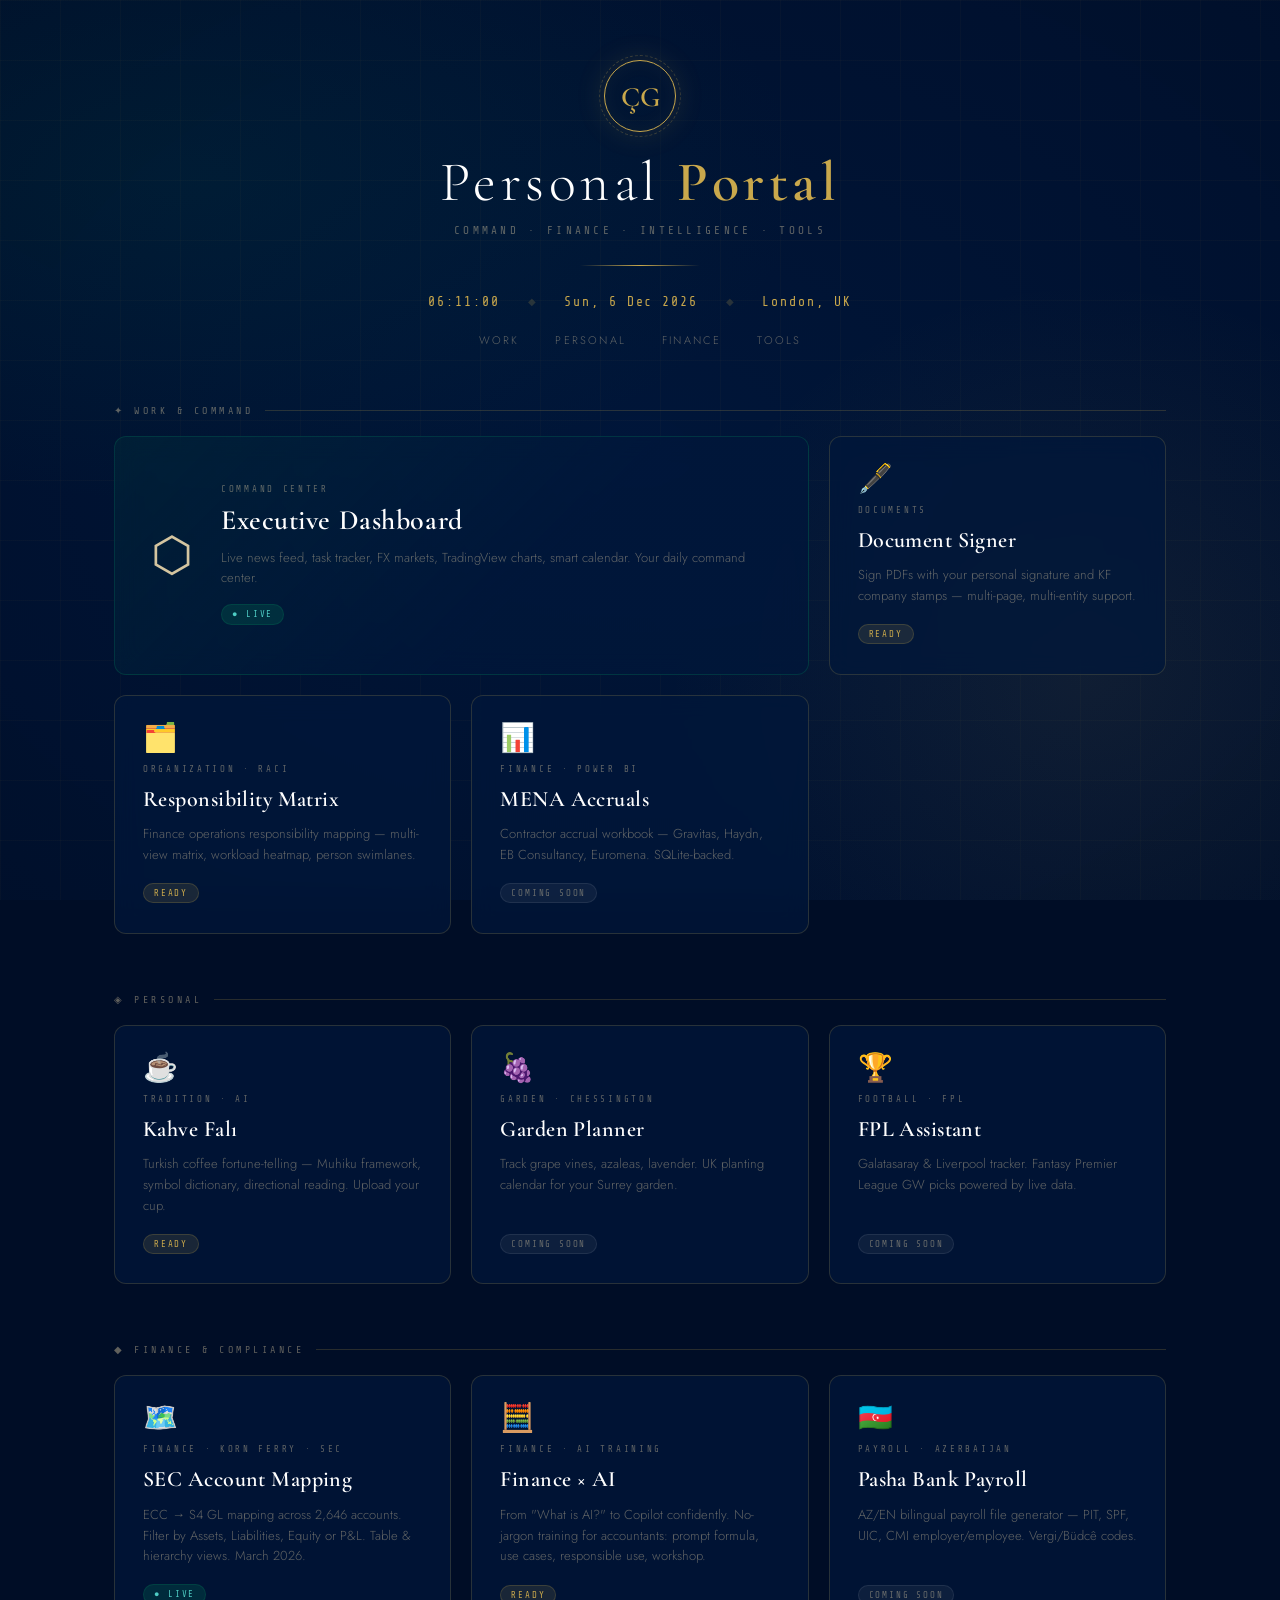
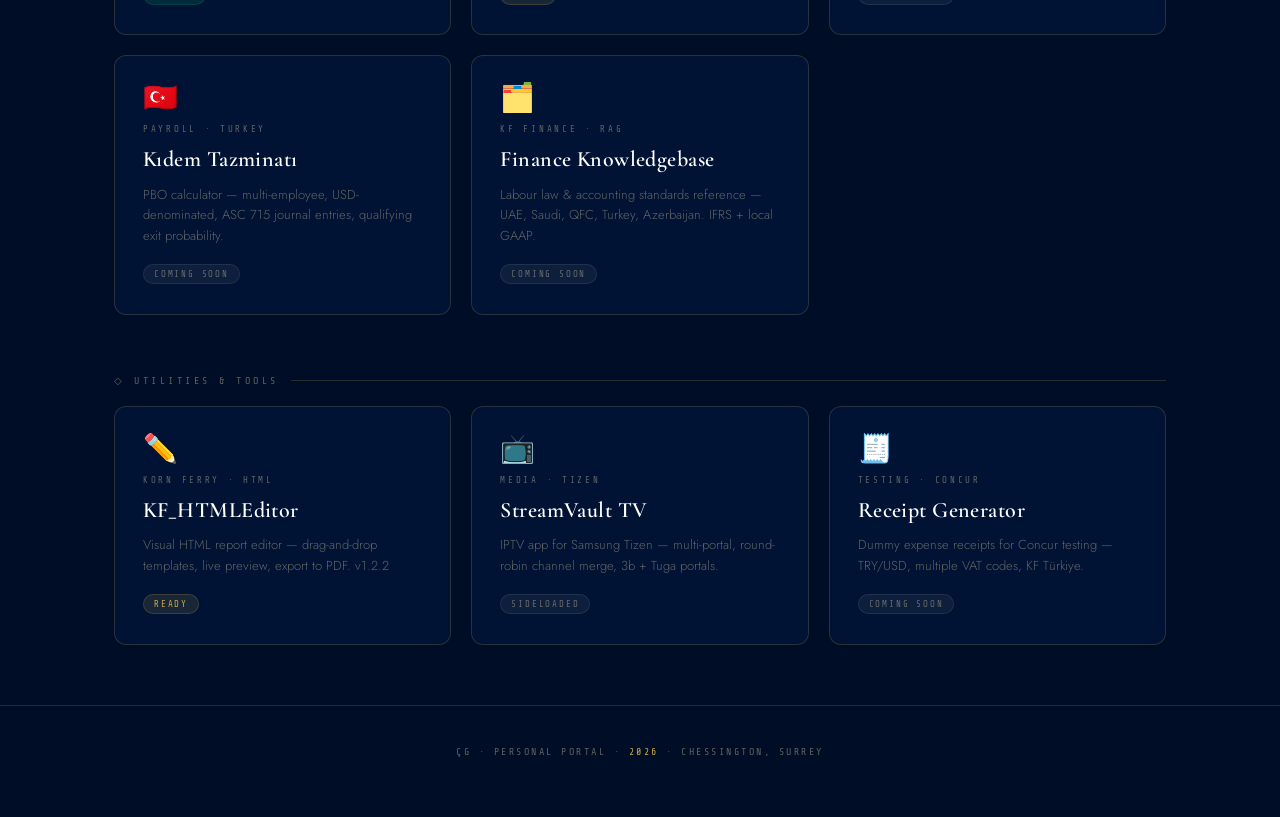
==== commit 69d1efd2: "Add KF_HTMLEditor card to dashboard linking to html-report-editor_v1.2.2.html" ====
--- a/index.html
+++ b/index.html
@@ -540,7 +540,7 @@
         <div class="card-icon">🇦🇿</div>
         <div class="card-tag">Payroll · Azerbaijan</div>
         <div class="card-title">Pasha Bank Payroll</div>
-        <div class="card-desc">AZ/EN bilingual payroll file generator — PIT, SPF, UIC, CMI employer/employee. Vergi/Büdcə codes.</div>
+        <div class="card-desc">AZ/EN bilingual payroll file generator — PIT, SPF, UIC, CMI employer/employee. Vergi/Büdcê codes.</div>
         <div class="card-footer">
           <span class="card-badge badge-soon">Coming soon</span>
           <span class="card-arrow">→</span>
@@ -576,6 +576,17 @@
   <section id="tools">
     <div class="section-label">◇ Utilities &amp; Tools</div>
     <div class="grid">
+
+      <a class="card" href="html-report-editor_v1.2.2.html">
+        <div class="card-icon">✏️</div>
+        <div class="card-tag">Korn Ferry · HTML</div>
+        <div class="card-title">KF_HTMLEditor</div>
+        <div class="card-desc">Visual HTML report editor — drag-and-drop templates, live preview, export to PDF. v1.2.2</div>
+        <div class="card-footer">
+          <span class="card-badge badge-ready">Ready</span>
+          <span class="card-arrow">→</span>
+        </div>
+      </a>
 
       <a class="card disabled" href="#">
         <div class="card-icon">📺</div>
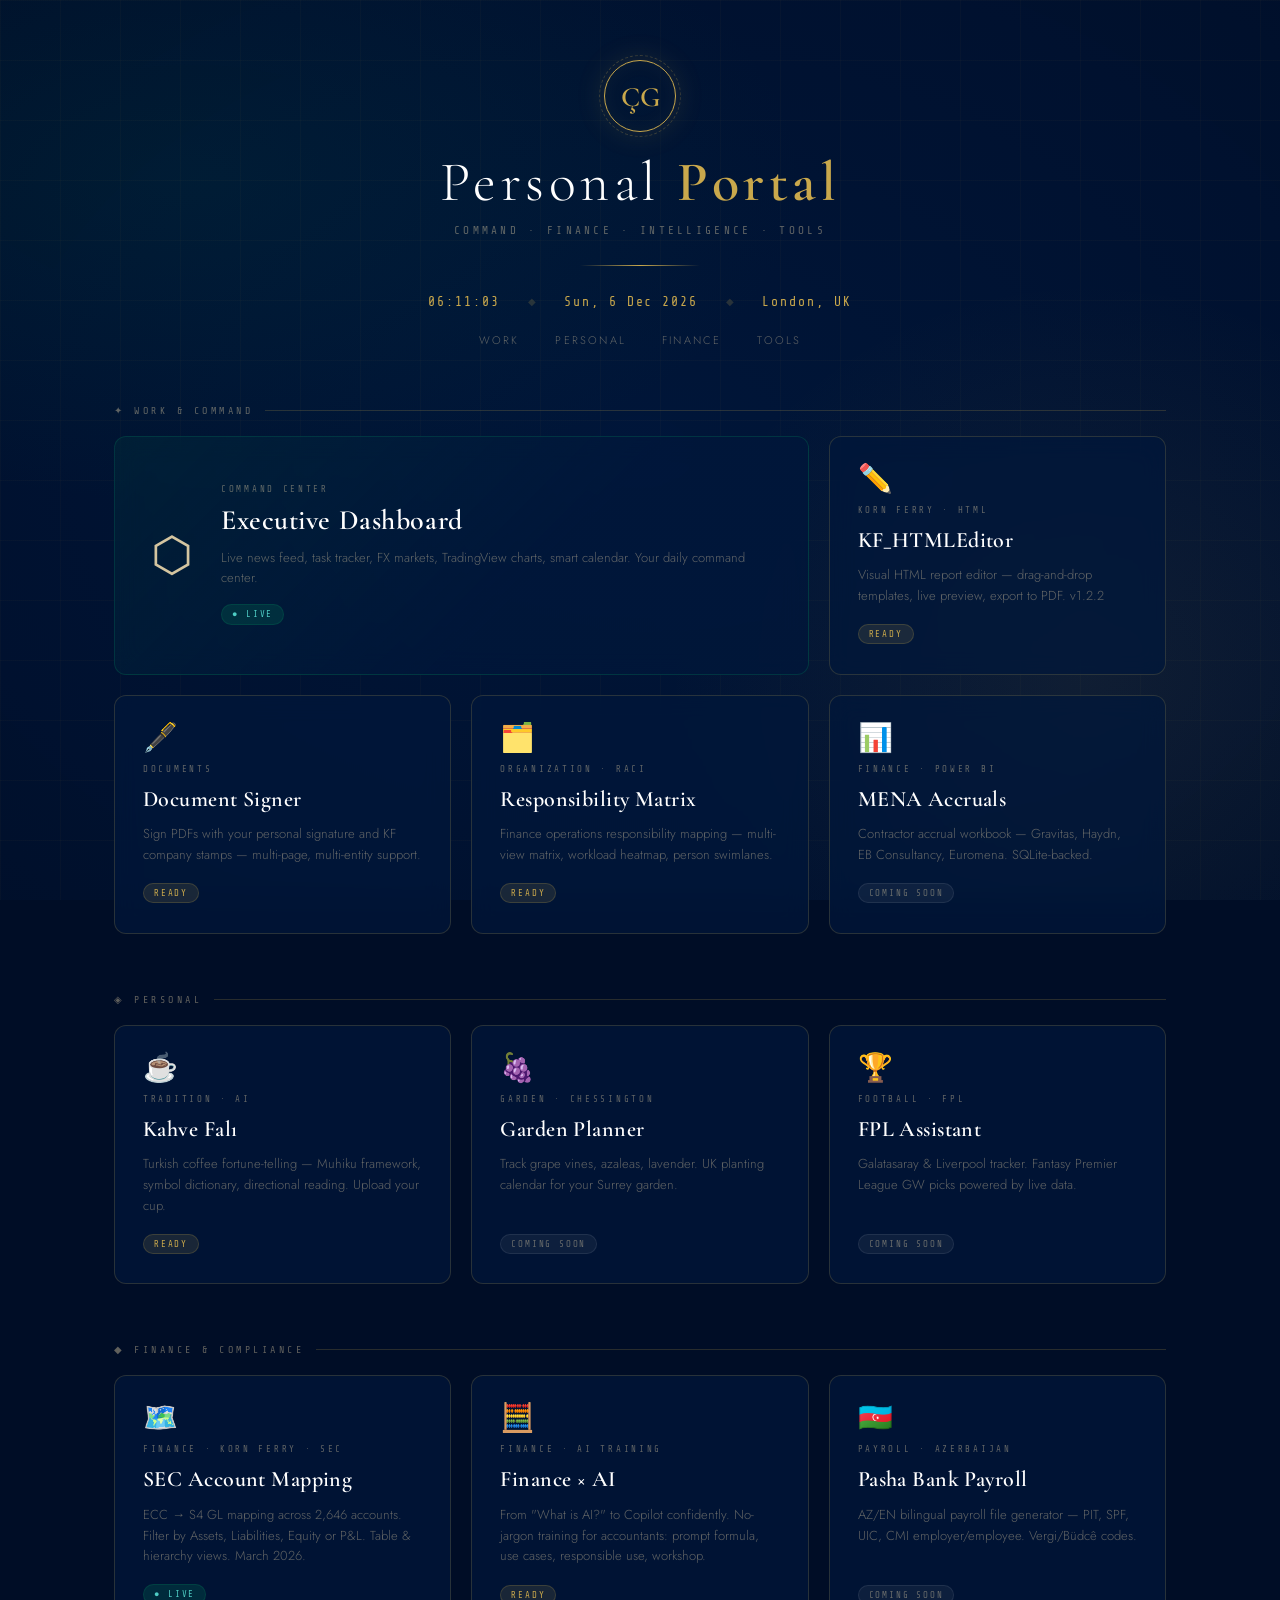
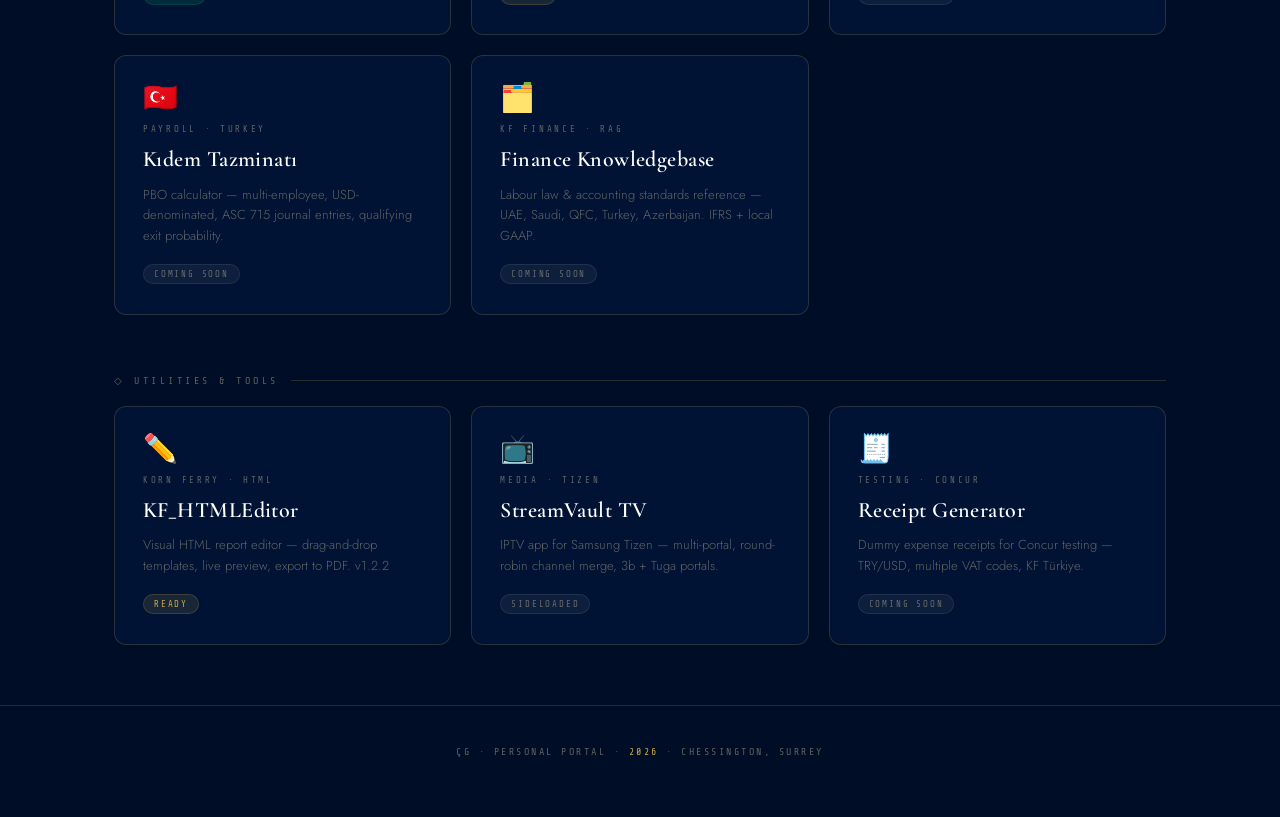
==== commit 4994cbb1: "Add KF_HTMLEditor card to Work & Command section" ====
--- a/index.html
+++ b/index.html
@@ -432,6 +432,17 @@
         </div>
       </a>
 
+      <a class="card" href="html-report-editor_v1.2.2.html">
+        <div class="card-icon">✏️</div>
+        <div class="card-tag">Korn Ferry · HTML</div>
+        <div class="card-title">KF_HTMLEditor</div>
+        <div class="card-desc">Visual HTML report editor — drag-and-drop templates, live preview, export to PDF. v1.2.2</div>
+        <div class="card-footer">
+          <span class="card-badge badge-ready">Ready</span>
+          <span class="card-arrow">→</span>
+        </div>
+      </a>
+
       <a class="card" href="KF_Document_Signer.html">
         <div class="card-icon">🖋️</div>
         <div class="card-tag">Documents</div>
